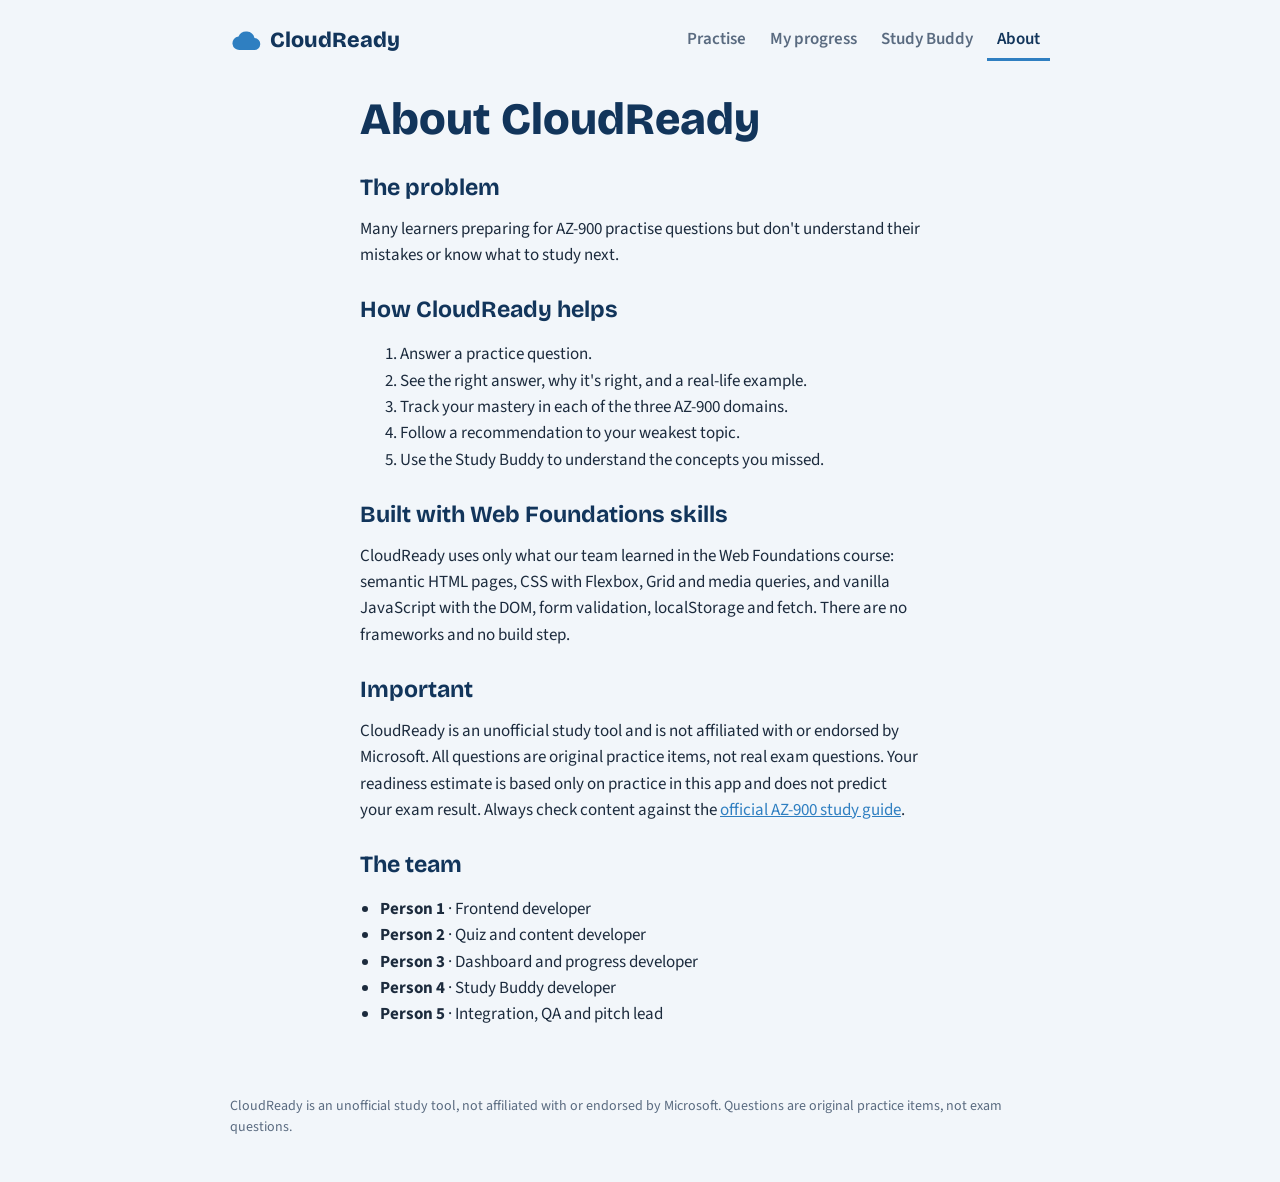
==== about.html @ 2aea43ac "Initial project commit Add the CloudReady AZ-900 practice app and project documentation." ====
<!DOCTYPE html>
<html lang="en">
<head>
    <meta charset="UTF-8">
    <meta name="viewport" content="width=device-width, initial-scale=1.0">
    <link rel="icon" href="cloud.svg" type="image/svg+xml">
    <link rel="preconnect" href="https://fonts.googleapis.com">
    <link rel="preconnect" href="https://fonts.gstatic.com" crossorigin>
    <link href="https://fonts.googleapis.com/css2?family=Bricolage+Grotesque:opsz,wght@12..96,600;12..96,800&family=Source+Sans+3:wght@400;600&display=swap" rel="stylesheet">
    <link rel="stylesheet" href="css/style.css">
    <title>About – CloudReady</title>
</head>
<body>
    <header class="site-header">
        <a class="brand" href="index.html">
            <img src="cloud.svg" alt="" width="32" height="32">
            CloudReady
        </a>
        <nav aria-label="Main">
            <a href="index.html">Practise</a>
            <a href="dashboard.html">My progress</a>
            <a href="study-buddy.html">Study Buddy</a>
            <a href="about.html" aria-current="page">About</a>
        </nav>
    </header>

    <main class="site-main prose">
        <h1 class="page-title">About CloudReady</h1>

        <section>
            <h2>The problem</h2>
            <p>Many learners preparing for AZ-900 practise questions but don't understand their mistakes or know what to study next.</p>
        </section>

        <section>
            <h2>How CloudReady helps</h2>
            <ol>
                <li>Answer a practice question.</li>
                <li>See the right answer, why it's right, and a real-life example.</li>
                <li>Track your mastery in each of the three AZ-900 domains.</li>
                <li>Follow a recommendation to your weakest topic.</li>
                <li>Use the Study Buddy to understand the concepts you missed.</li>
            </ol>
        </section>

        <section>
            <h2>Built with Web Foundations skills</h2>
            <p>CloudReady uses only what our team learned in the Web Foundations course: semantic HTML pages, CSS with Flexbox, Grid and media queries, and vanilla JavaScript with the DOM, form validation, localStorage and fetch. There are no frameworks and no build step.</p>
        </section>

        <section>
            <h2>Important</h2>
            <p>CloudReady is an unofficial study tool and is not affiliated with or endorsed by Microsoft. All questions are original practice items, not real exam questions. Your readiness estimate is based only on practice in this app and does not predict your exam result. Always check content against the <a href="https://learn.microsoft.com/credentials/certifications/resources/study-guides/az-900">official AZ-900 study guide</a>.</p>
        </section>

        <section>
            <h2>The team</h2>
            <ul class="team">
                <li><strong>Person 1</strong> · Frontend developer</li>
                <li><strong>Person 2</strong> · Quiz and content developer</li>
                <li><strong>Person 3</strong> · Dashboard and progress developer</li>
                <li><strong>Person 4</strong> · Study Buddy developer</li>
                <li><strong>Person 5</strong> · Integration, QA and pitch lead</li>
            </ul>
        </section>
    </main>

    <footer class="site-footer">
        <p>CloudReady is an unofficial study tool, not affiliated with or endorsed by Microsoft. Questions are original practice items, not exam questions.</p>
    </footer>
</body>
</html>
---- css/style.css ----
/* ==========================================================================
   CloudReady stylesheet — owned by Person 1
   1. Variables   2. Base   3. Header & footer   4. Buttons & forms
   5. Home        6. Quiz   7. Mastery bars      8. Dashboard
   9. Study Buddy 10. About 11. Responsive        12. Dark mode
   ========================================================================== */

/* 1. Variables ------------------------------------------------------------ */
:root {
  --ink: #12355b;          /* headings */
  --sky: #2f7fc1;          /* main accent, buttons */
  --sky-soft: #e7f1fa;
  --sun: #f2b33d;          /* only for the 80% target line and focus ring */
  --right: #2e7d4f;
  --right-soft: #e8f4ec;
  --wrong: #b84a32;
  --wrong-soft: #fbece8;
  --text: #1c2b3d;
  --muted: #5a6b80;
  --line: #d5dfeb;
  --surface: #ffffff;
  --page: #f2f6fa;

  /* Topic colours — like QuickNotes' category colours */
  --topic-cloud: #2f7fc1;
  --topic-architecture: #6a4fb3;
  --topic-governance: #1f8a70;

  --font-display: "Bricolage Grotesque", "Segoe UI", system-ui, sans-serif;
  --font-body: "Source Sans 3", "Segoe UI", system-ui, -apple-system, sans-serif;
  --radius: 12px;
  color-scheme: light;
}

/* 2. Base ----------------------------------------------------------------- */
* {
  box-sizing: border-box;
}

body {
  margin: 0;
  background: var(--page);
  color: var(--text);
  font-family: var(--font-body);
  font-size: 1.0625rem;
  line-height: 1.55;
  min-height: 100vh;
  display: flex;
  flex-direction: column;
}

h1, h2, h3 {
  font-family: var(--font-display);
  color: var(--ink);
  line-height: 1.2;
  margin: 0 0 0.6em;
}
h2 { font-size: 1.45rem; }
h3 { font-size: 1.1rem; margin-top: 1.4em; }
p  { margin: 0 0 0.8em; }
a  { color: var(--sky); }

a:focus-visible,
button:focus-visible,
input:focus-visible,
textarea:focus-visible,
.option:focus-within {
  outline: 3px solid var(--sun);
  outline-offset: 2px;
}

.visually-hidden {
  position: absolute;
  width: 1px;
  height: 1px;
  overflow: hidden;
  clip: rect(0 0 0 0);
  white-space: nowrap;
}

[hidden] { display: none !important; }

.site-main {
  width: min(820px, 92%);
  margin: 24px auto 40px;
  flex: 1;
}

.card {
  background: var(--surface);
  border: 1px solid var(--line);
  border-radius: var(--radius);
  padding: clamp(20px, 4vw, 32px);
  margin-bottom: 20px;
}

.page-title {
  font-size: clamp(2rem, 5vw, 2.8rem);
  font-weight: 800;
}

.lede {
  font-size: 1.2rem;
  color: var(--muted);
  max-width: 46ch;
}

.status { color: var(--muted); }
.status-error {
  color: var(--wrong);
  background: var(--wrong-soft);
  padding: 12px 16px;
  border-radius: 8px;
}

.fine-print {
  color: var(--muted);
  font-size: 0.875rem;
}

/* 3. Header & footer ------------------------------------------------------ */
.site-header {
  width: min(820px, 92%);
  margin: 0 auto;
  padding: 20px 0 8px;
  display: flex;
  flex-wrap: wrap;
  gap: 12px;
  align-items: center;
  justify-content: space-between;
}

.brand {
  display: flex;
  align-items: center;
  gap: 8px;
  font-family: var(--font-display);
  font-weight: 800;
  font-size: 1.35rem;
  color: var(--ink);
  text-decoration: none;
}

.site-header nav {
  display: flex;
  flex-wrap: wrap;
  gap: 4px;
}

.site-header nav a {
  padding: 6px 10px;
  color: var(--muted);
  font-weight: 600;
  text-decoration: none;
  border-bottom: 3px solid transparent;
}
.site-header nav a:hover { color: var(--ink); }
.site-header nav a[aria-current="page"] {
  color: var(--ink);
  border-bottom-color: var(--sky);
}

.site-footer {
  width: min(820px, 92%);
  margin: 0 auto 32px;
  color: var(--muted);
  font-size: 0.875rem;
}

/* 4. Buttons & forms ------------------------------------------------------ */
.btn {
  display: inline-block;
  padding: 12px 22px;
  border-radius: 10px;
  border: 2px solid transparent;
  font: inherit;
  font-weight: 600;
  text-decoration: none;
  text-align: center;
  cursor: pointer;
}
.btn-primary {
  background: var(--sky);
  border-color: var(--sky);
  color: #fff;
}
.btn-primary:hover:not(:disabled) { filter: brightness(1.08); }
.btn-primary:disabled { opacity: 0.5; cursor: not-allowed; }
.btn-secondary {
  background: transparent;
  border-color: var(--line);
  color: var(--ink);
}
.btn-secondary:hover { border-color: var(--sky); }
.btn-danger {
  background: transparent;
  border-color: var(--wrong);
  color: var(--wrong);
  padding: 8px 16px;
}
.btn-danger:hover { background: var(--wrong-soft); }
.btn-wide { width: 100%; margin-top: 8px; }

.text-link {
  background: none;
  border: none;
  padding: 0;
  font: inherit;
  font-weight: 600;
  color: var(--sky);
  text-decoration: underline;
  cursor: pointer;
}

.actions {
  display: flex;
  flex-wrap: wrap;
  gap: 10px;
  margin-top: 12px;
}

.field-label {
  display: block;
  font-weight: 600;
  color: var(--ink);
  margin-bottom: 6px;
}

input[type="search"],
textarea {
  width: 100%;
  padding: 11px 12px;
  border: 2px solid var(--line);
  border-radius: 8px;
  background: var(--surface);
  color: var(--text);
  font: inherit;
}
textarea { resize: vertical; }

.error-message {
  color: var(--wrong);
  font-weight: 600;
  min-height: 1.5em;
  margin: 8px 0 0;
}

/* 5. Home ----------------------------------------------------------------- */
#start-section { padding: 24px 0 8px; }

.hero-title {
  font-size: clamp(2.4rem, 7vw, 4.2rem);
  font-weight: 800;
  letter-spacing: -0.02em;
  max-width: 12ch;
}

.choices-heading {
  font-size: 1.2rem;
  margin-top: 36px;
}

.topic-cards {
  list-style: none;
  padding: 0;
  margin: 0;
  display: grid;
  grid-template-columns: repeat(auto-fit, minmax(200px, 1fr));
  gap: 12px;
}

.topic-card {
  width: 100%;
  height: 100%;
  text-align: left;
  font: inherit;
  cursor: pointer;
  background: var(--surface);
  border: 1px solid var(--line);
  border-left: 6px solid var(--topic-color, var(--sky));
  border-radius: 6px;
  padding: 16px;
  color: var(--text);
}
.topic-card:hover { background: var(--sky-soft); }
.topic-card-name {
  display: block;
  font-family: var(--font-display);
  font-weight: 600;
  color: var(--ink);
  font-size: 1.05rem;
}
.topic-card-count { color: var(--muted); font-size: 0.9rem; }

/* Each topic sets --topic-color once; cards, labels and buttons reuse it */
.topic-cloud-concepts { --topic-color: var(--topic-cloud); }
.topic-azure-architecture-and-services { --topic-color: var(--topic-architecture); }
.topic-management-and-governance { --topic-color: var(--topic-governance); }

/* 6. Quiz ----------------------------------------------------------------- */
.quiz-meta {
  display: flex;
  justify-content: space-between;
  gap: 12px;
  color: var(--muted);
  font-size: 0.9rem;
}

.progress-track {
  height: 4px;
  background: var(--line);
  border-radius: 4px;
  margin: 8px 0 22px;
  overflow: hidden;
}
#progress-fill {
  height: 100%;
  width: 0;
  background: var(--sky);
  transition: width 0.3s ease;
}

.question-topic {
  color: var(--topic-color, var(--sky));
  font-weight: 600;
  font-size: 0.95rem;
  margin-bottom: 4px;
}
.question-topic:empty { display: none; }

fieldset {
  border: none;
  padding: 0;
  margin: 0;
}

.question-text {
  font-family: var(--font-display);
  color: var(--ink);
  font-size: clamp(1.25rem, 3vw, 1.5rem);
  font-weight: 600;
  line-height: 1.25;
  padding: 0;
  margin-bottom: 20px;
}

.options {
  display: grid;
  gap: 10px;
}

.option {
  display: flex;
  gap: 12px;
  align-items: flex-start;
  border: 2px solid var(--line);
  border-radius: 10px;
  padding: 13px 15px;
  cursor: pointer;
  background: var(--surface);
}
.option input {
  /* The radio is hidden visually; the whole label is the click target */
  position: absolute;
  opacity: 0;
}
/* :not() keeps this from overriding the right/wrong colours after checking */
.option:not(.is-correct, .is-wrong):hover,
.option:not(.is-correct, .is-wrong):has(input:checked) {
  border-color: var(--sky);
  background: var(--sky-soft);
}
.option:has(input:disabled) { cursor: default; }

.option-letter {
  flex: none;
  width: 26px;
  height: 26px;
  display: grid;
  place-items: center;
  border-radius: 50%;
  background: var(--sky-soft);
  color: var(--ink);
  font-weight: 600;
  font-size: 0.85rem;
}

.option.is-correct { border-color: var(--right); background: var(--right-soft); }
.option.is-correct .option-letter { background: var(--right); color: #fff; }
.option.is-wrong { border-color: var(--wrong); background: var(--wrong-soft); }
.option.is-wrong .option-letter { background: var(--wrong); color: #fff; }

.feedback {
  border-left: 5px solid;
  border-radius: 6px;
  padding: 14px 18px;
  margin: 16px 0 8px;
}
.feedback h3 { margin-top: 0; }
.feedback-right { background: var(--right-soft); border-color: var(--right); }
.feedback-wrong { background: var(--wrong-soft); border-color: var(--wrong); }
.feedback-example { color: var(--muted); }

.score {
  font-family: var(--font-display);
  font-weight: 800;
  font-size: clamp(4rem, 14vw, 6.5rem);
  line-height: 1;
  color: var(--ink);
  margin: 4px 0 8px;
}
.score span { font-size: 0.45em; color: var(--muted); }

/* 7. Mastery bars --------------------------------------------------------- */
.mastery { margin: 18px 0; }
.mastery-head {
  display: flex;
  justify-content: space-between;
  gap: 12px;
  font-weight: 600;
  color: var(--ink);
}
.bar {
  position: relative;
  height: 14px;
  margin: 6px 0 4px;
  background: var(--line);
  border-radius: 3px;
}
.bar-fill {
  height: 100%;
  border-radius: 3px;
  background: var(--sky);
  transition: width 0.5s ease;
}
.bar-met .bar-fill { background: var(--right); }
.bar-below .bar-fill { background: var(--wrong); }
.bar-target {
  position: absolute;
  top: -5px;
  bottom: -5px;
  width: 4px;
  margin-left: -2px;
  background: var(--sun);
  border-radius: 2px;
}
.mastery-evidence {
  color: var(--muted);
  font-size: 0.875rem;
  margin: 0;
}

/* 8. Dashboard ------------------------------------------------------------ */
.stats {
  display: grid;
  grid-template-columns: repeat(auto-fit, minmax(150px, 1fr));
  gap: 16px;
  margin: 0 0 20px;
}
.stats div { border-top: 3px solid var(--sky); padding-top: 8px; }
.stats dt { color: var(--muted); font-size: 0.9rem; }
.stats dd {
  margin: 0;
  font-family: var(--font-display);
  font-weight: 800;
  font-size: 2rem;
  color: var(--ink);
}

.readiness {
  border-radius: 8px;
  padding: 14px 18px;
  background: var(--sky-soft);
}
.readiness-strong { background: var(--right-soft); }
.readiness-early { background: var(--wrong-soft); }
.readiness p:last-child { margin-bottom: 0; }

.recommend { border-left: 6px solid var(--sun); }

.section-header {
  display: flex;
  flex-wrap: wrap;
  gap: 12px;
  align-items: center;
  justify-content: space-between;
}
.section-header h2 { margin: 0; }

.history {
  list-style: none;
  padding: 0;
  margin: 0;
}
.history li {
  display: grid;
  grid-template-columns: 1.3fr 1.3fr auto;
  gap: 10px;
  padding: 10px 0;
  border-bottom: 1px solid var(--line);
  font-size: 0.95rem;
}
.history-date { color: var(--muted); }
.history-score { font-weight: 600; text-align: right; }

.empty { text-align: center; }

/* 9. Study Buddy ---------------------------------------------------------- */
.buddy-columns {
  display: grid;
  grid-template-columns: minmax(240px, 1fr) 2fr;
  gap: 20px;
  align-items: start;
}

.concept-list {
  list-style: none;
  padding: 0;
  margin: 0;
  display: flex;
  flex-direction: column;
  gap: 6px;
  max-height: 60vh;
  overflow-y: auto;
}

.concept-btn {
  width: 100%;
  text-align: left;
  font: inherit;
  cursor: pointer;
  background: var(--surface);
  border: 1px solid var(--line);
  border-left: 5px solid var(--topic-color, var(--sky));
  border-radius: 6px;
  padding: 8px 12px;
  color: var(--text);
}
.concept-btn:hover,
.concept-btn[aria-current="true"] { background: var(--sky-soft); }
.concept-btn-title { display: block; font-weight: 600; color: var(--ink); }
.concept-btn-topic { font-size: 0.8rem; color: var(--muted); }

.empty-hint { color: var(--muted); padding: 8px 0; }

.missed { margin-bottom: 16px; }
.chips { display: flex; flex-wrap: wrap; gap: 8px; }
.chip {
  font: inherit;
  font-size: 0.9rem;
  cursor: pointer;
  border: 1px solid var(--wrong);
  background: var(--wrong-soft);
  color: var(--ink);
  border-radius: 999px;
  padding: 4px 12px;
  text-align: left;
}

.practice-answer { font-weight: 600; color: var(--right); }

.ask-form {
  margin-top: 24px;
  padding-top: 20px;
  border-top: 1px solid var(--line);
}
.ask-form .btn { margin-top: 8px; }

.ai-answer {
  margin-top: 16px;
  padding: 16px 18px;
  border-radius: 8px;
  background: var(--sky-soft);
}
.ai-answer h3 { margin-top: 0; }

#sources { margin-top: 20px; }

/* 10. About --------------------------------------------------------------- */
.prose { max-width: 70ch; }
.prose section { margin-bottom: 28px; }
.team { padding-left: 1.2em; }

/* 11. Responsive (same 600px breakpoint as QuickNotes) -------------------- */
@media (max-width: 760px) {
  .buddy-columns { grid-template-columns: 1fr; }
  .concept-list { max-height: 40vh; }
}

@media (max-width: 600px) {
  .actions { flex-direction: column; }
  .actions .btn { width: 100%; }
  .history li { grid-template-columns: 1fr auto; }
  .history-date { grid-column: 1 / -1; font-size: 0.85rem; }
}

@media (prefers-reduced-motion: reduce) {
  * { transition: none !important; }
}

/* 12. Dark mode ----------------------------------------------------------- */
@media (prefers-color-scheme: dark) {
  :root {
    --ink: #cfe3f7;
    --sky: #6aaee6;
    --sky-soft: #17324d;
    --right: #6cc792;
    --right-soft: #15301f;
    --wrong: #ec8a73;
    --wrong-soft: #3a1d16;
    --text: #e3ebf3;
    --muted: #9db0c4;
    --line: #2b4058;
    --surface: #13212f;
    --page: #0c1722;
    --topic-cloud: #6aaee6;
    --topic-architecture: #a993e6;
    --topic-governance: #5ec4a6;
    color-scheme: dark;
  }
  .btn-primary { color: #08131d; }
}
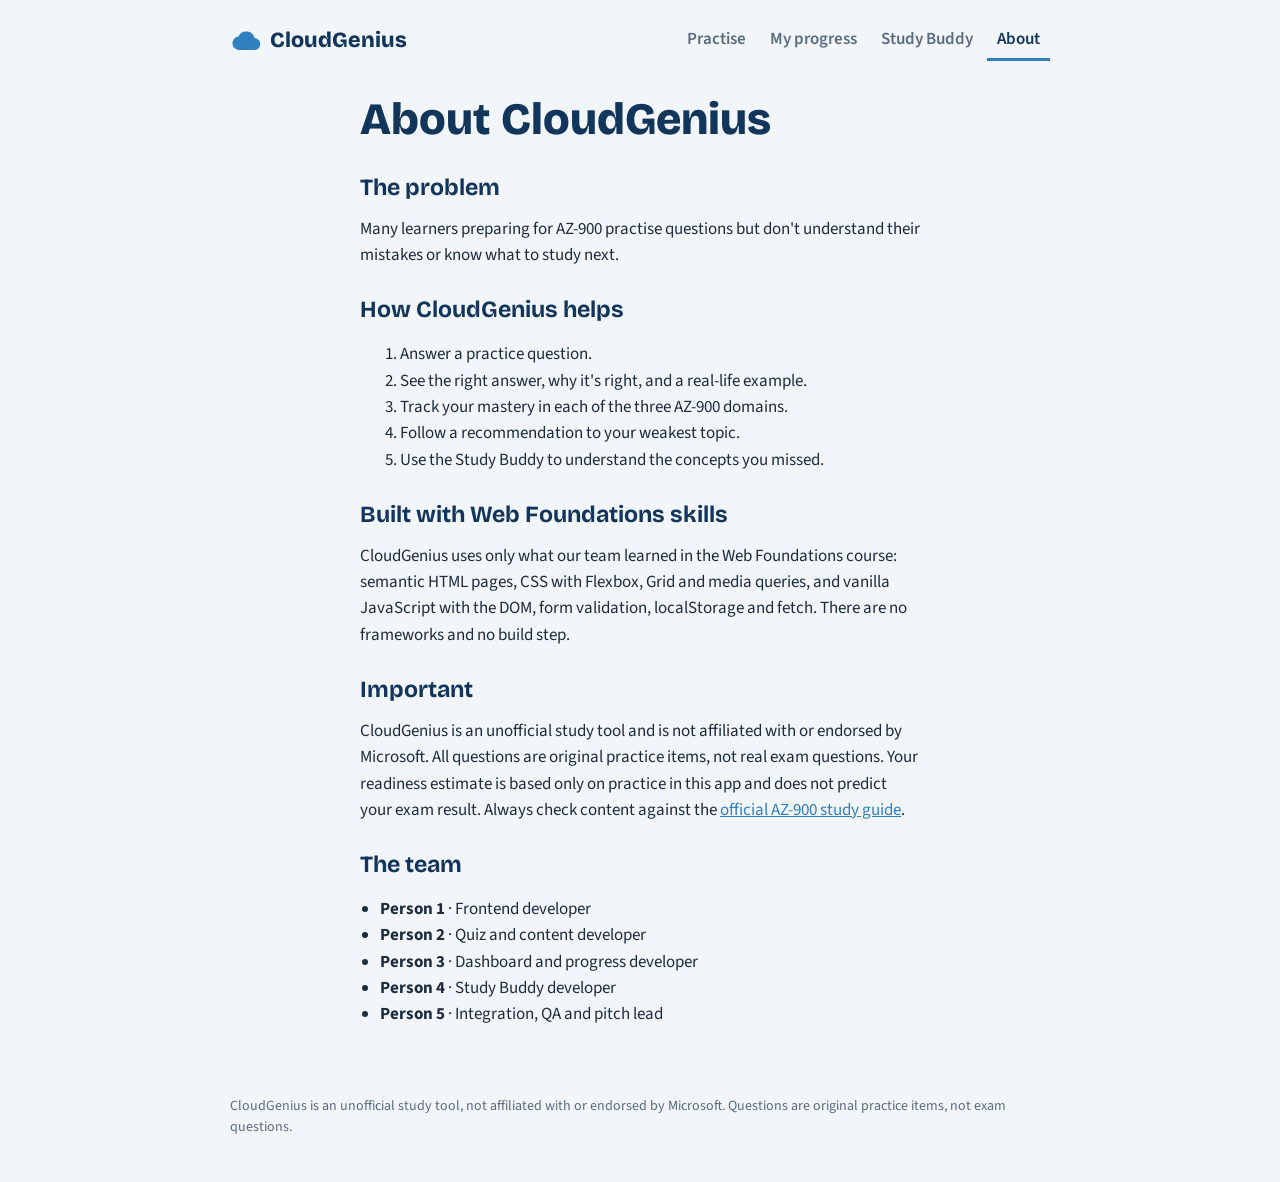
==== commit 358c2485: "Rebrand app as CloudGenius" ====
--- a/about.html
+++ b/about.html
@@ -8,13 +8,13 @@
     <link rel="preconnect" href="https://fonts.gstatic.com" crossorigin>
     <link href="https://fonts.googleapis.com/css2?family=Bricolage+Grotesque:opsz,wght@12..96,600;12..96,800&family=Source+Sans+3:wght@400;600&display=swap" rel="stylesheet">
     <link rel="stylesheet" href="css/style.css">
-    <title>About – CloudReady</title>
+    <title>About – CloudGenius</title>
 </head>
 <body>
     <header class="site-header">
         <a class="brand" href="index.html">
             <img src="cloud.svg" alt="" width="32" height="32">
-            CloudReady
+            CloudGenius
         </a>
         <nav aria-label="Main">
             <a href="index.html">Practise</a>
@@ -25,7 +25,7 @@
     </header>
 
     <main class="site-main prose">
-        <h1 class="page-title">About CloudReady</h1>
+        <h1 class="page-title">About CloudGenius</h1>
 
         <section>
             <h2>The problem</h2>
@@ -33,7 +33,7 @@
         </section>
 
         <section>
-            <h2>How CloudReady helps</h2>
+            <h2>How CloudGenius helps</h2>
             <ol>
                 <li>Answer a practice question.</li>
                 <li>See the right answer, why it's right, and a real-life example.</li>
@@ -45,12 +45,12 @@
 
         <section>
             <h2>Built with Web Foundations skills</h2>
-            <p>CloudReady uses only what our team learned in the Web Foundations course: semantic HTML pages, CSS with Flexbox, Grid and media queries, and vanilla JavaScript with the DOM, form validation, localStorage and fetch. There are no frameworks and no build step.</p>
+            <p>CloudGenius uses only what our team learned in the Web Foundations course: semantic HTML pages, CSS with Flexbox, Grid and media queries, and vanilla JavaScript with the DOM, form validation, localStorage and fetch. There are no frameworks and no build step.</p>
         </section>
 
         <section>
             <h2>Important</h2>
-            <p>CloudReady is an unofficial study tool and is not affiliated with or endorsed by Microsoft. All questions are original practice items, not real exam questions. Your readiness estimate is based only on practice in this app and does not predict your exam result. Always check content against the <a href="https://learn.microsoft.com/credentials/certifications/resources/study-guides/az-900">official AZ-900 study guide</a>.</p>
+            <p>CloudGenius is an unofficial study tool and is not affiliated with or endorsed by Microsoft. All questions are original practice items, not real exam questions. Your readiness estimate is based only on practice in this app and does not predict your exam result. Always check content against the <a href="https://learn.microsoft.com/credentials/certifications/resources/study-guides/az-900">official AZ-900 study guide</a>.</p>
         </section>
 
         <section>
@@ -66,7 +66,7 @@
     </main>
 
     <footer class="site-footer">
-        <p>CloudReady is an unofficial study tool, not affiliated with or endorsed by Microsoft. Questions are original practice items, not exam questions.</p>
+        <p>CloudGenius is an unofficial study tool, not affiliated with or endorsed by Microsoft. Questions are original practice items, not exam questions.</p>
     </footer>
 </body>
 </html>
--- a/css/style.css
+++ b/css/style.css
@@ -1,5 +1,5 @@
 /* ==========================================================================
-   CloudReady stylesheet — owned by Person 1
+   CloudGenius stylesheet — owned by Person 1
    1. Variables   2. Base   3. Header & footer   4. Buttons & forms
    5. Home        6. Quiz   7. Mastery bars      8. Dashboard
    9. Study Buddy 10. About 11. Responsive        12. Dark mode
@@ -304,6 +304,19 @@
   gap: 12px;
   color: var(--muted);
   font-size: 0.9rem;
+  flex-wrap: wrap;
+}
+.quiz-timer {
+  color: var(--ink);
+  font-variant-numeric: tabular-nums;
+  font-weight: 600;
+  white-space: nowrap;
+}
+.quiz-timer-warning { color: var(--wrong); }
+
+@media (max-width: 600px) {
+  .quiz-meta { align-items: center; }
+  .quiz-timer { flex-basis: 100%; }
 }
 
 .progress-track {
@@ -389,6 +402,7 @@
 .option.is-correct .option-letter { background: var(--right); color: #fff; }
 .option.is-wrong { border-color: var(--wrong); background: var(--wrong-soft); }
 .option.is-wrong .option-letter { background: var(--wrong); color: #fff; }
+.option.is-exploring { outline: 3px solid var(--sun); outline-offset: 2px; }
 
 .feedback {
   border-left: 5px solid;
@@ -400,6 +414,21 @@
 .feedback-right { background: var(--right-soft); border-color: var(--right); }
 .feedback-wrong { background: var(--wrong-soft); border-color: var(--wrong); }
 .feedback-example { color: var(--muted); }
+.option-flashcard {
+  margin-top: 16px;
+  padding: 14px 16px;
+  border: 1px solid var(--line);
+  border-radius: 6px;
+  background: var(--surface);
+}
+.option-flashcard-label {
+  margin: 0 0 4px;
+  color: var(--muted);
+  font-size: 0.85rem;
+  font-weight: 600;
+}
+.option-flashcard h4 { margin: 0 0 6px; }
+.option-flashcard p:last-child { margin-bottom: 0; }
 
 .score {
   font-family: var(--font-display);
@@ -502,6 +531,21 @@
 }
 .history-date { color: var(--muted); }
 .history-score { font-weight: 600; text-align: right; }
+
+.review-list {
+  list-style: none;
+  padding: 0;
+  margin: 0;
+}
+.review-item {
+  padding: 16px 0;
+  border-bottom: 1px solid var(--line);
+}
+.review-item:last-child { border-bottom: 0; }
+.review-item h3 { margin: 4px 0 8px; }
+.review-item p { margin: 6px 0; }
+.review-date { color: var(--muted); font-size: 0.9rem; }
+.review-explanation { border-left: 3px solid var(--wrong); padding-left: 10px; }
 
 .empty { text-align: center; }
 
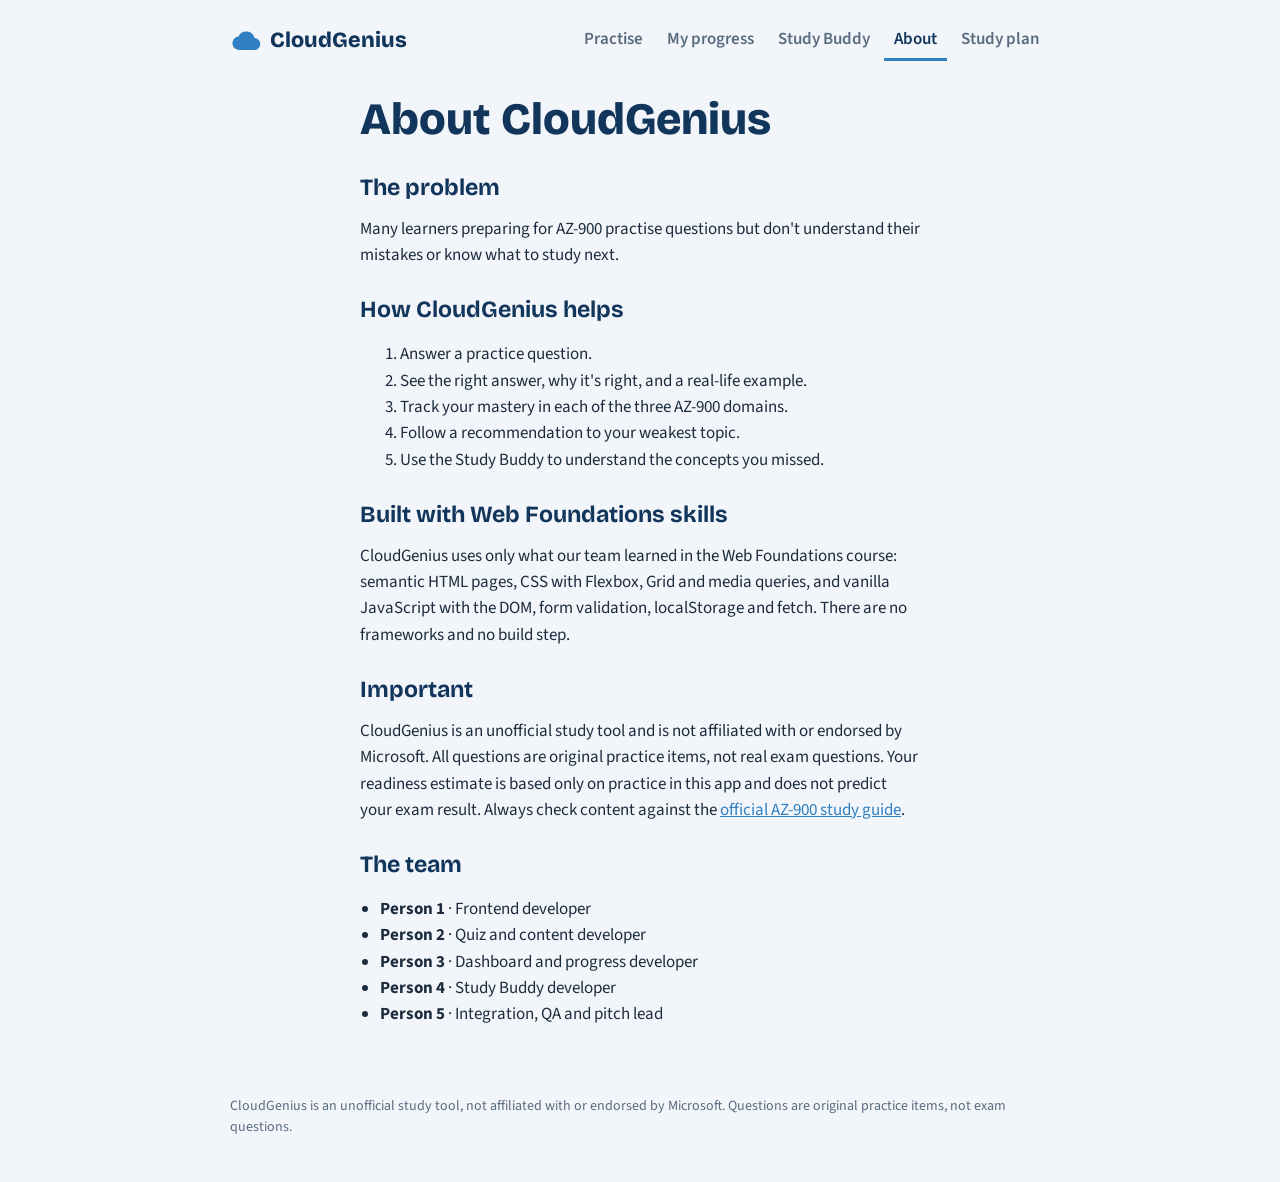
==== commit 3dcc70c2: "Add Study Planner" ====
--- a/about.html
+++ b/about.html
@@ -21,6 +21,7 @@
             <a href="dashboard.html">My progress</a>
             <a href="study-buddy.html">Study Buddy</a>
             <a href="about.html" aria-current="page">About</a>
+            <a href="planner.html">Study plan</a>
         </nav>
     </header>
 
